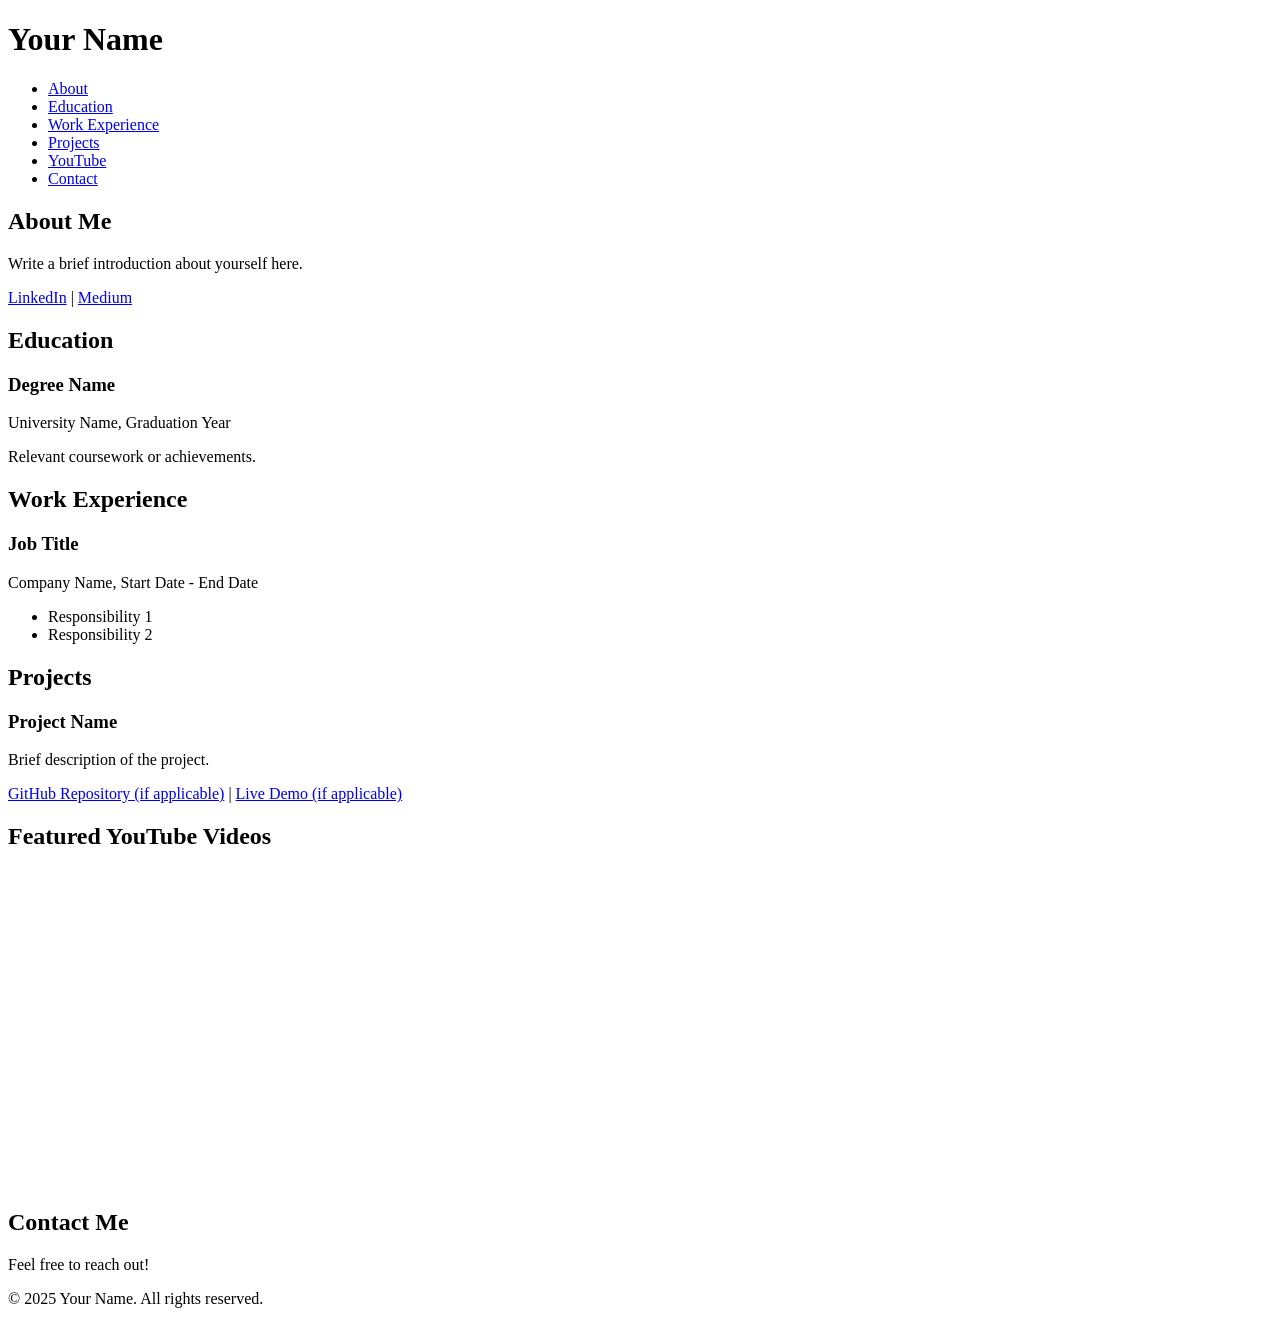
==== index.html @ 029391a1 "Create index.html" ====
<!DOCTYPE html>
<html lang="en">
<head>
    <meta charset="UTF-8">
    <meta name="viewport" content="width=device-width, initial-scale=1.0">
    <title>Your Name - Portfolio</title>
    <link rel="stylesheet" href="style.css">
</head>
<body>
    <header>
        <h1>Your Name</h1>
        <nav>
            <ul>
                <li><a href="#about">About</a></li>
                <li><a href="#education">Education</a></li>
                <li><a href="#experience">Work Experience</a></li>
                <li><a href="#projects">Projects</a></li>
                <li><a href="#youtube">YouTube</a></li>
                <li><a href="#contact">Contact</a></li>
            </ul>
        </nav>
    </header>

    <section id="about">
        <h2>About Me</h2>
        <p>Write a brief introduction about yourself here.</p>
        <p><a href="YOUR_LINKEDIN_URL" target="_blank">LinkedIn</a> | <a href="YOUR_MEDIUM_URL" target="_blank">Medium</a></p>
    </section>

    <section id="education">
        <h2>Education</h2>
        <div class="education-item">
            <h3>Degree Name</h3>
            <p>University Name, Graduation Year</p>
            <p>Relevant coursework or achievements.</p>
        </div>
        </section>

    <section id="experience">
        <h2>Work Experience</h2>
        <div class="experience-item">
            <h3>Job Title</h3>
            <p>Company Name, Start Date - End Date</p>
            <ul>
                <li>Responsibility 1</li>
                <li>Responsibility 2</li>
                </ul>
        </div>
        </section>

    <section id="projects">
        <h2>Projects</h2>
        <div class="project-item">
            <h3>Project Name</h3>
            <p>Brief description of the project.</p>
            <p><a href="PROJECT_GITHUB_URL" target="_blank">GitHub Repository (if applicable)</a> | <a href="PROJECT_LIVE_DEMO_URL" target="_blank">Live Demo (if applicable)</a></p>
        </div>
        </section>

    <section id="youtube">
        <h2>Featured YouTube Videos</h2>
        <div class="youtube-video">
            <iframe width="560" height="315" src="https://www.youtube.com/embed/YOUR_YOUTUBE_VIDEO_ID_1" frameborder="0" allow="accelerometer; autoplay; clipboard-write; encrypted-media; gyroscope; picture-in-picture" allowfullscreen></iframe>
        </div>
        </section>

    <section id="contact">
        <h2>Contact Me</h2>
        <p>Feel free to reach out!</p>
        </section>

    <footer>
        <p>&copy; 2025 Your Name. All rights reserved.</p>
    </footer>

    <script src="script.js"></script>
</body>
</html>
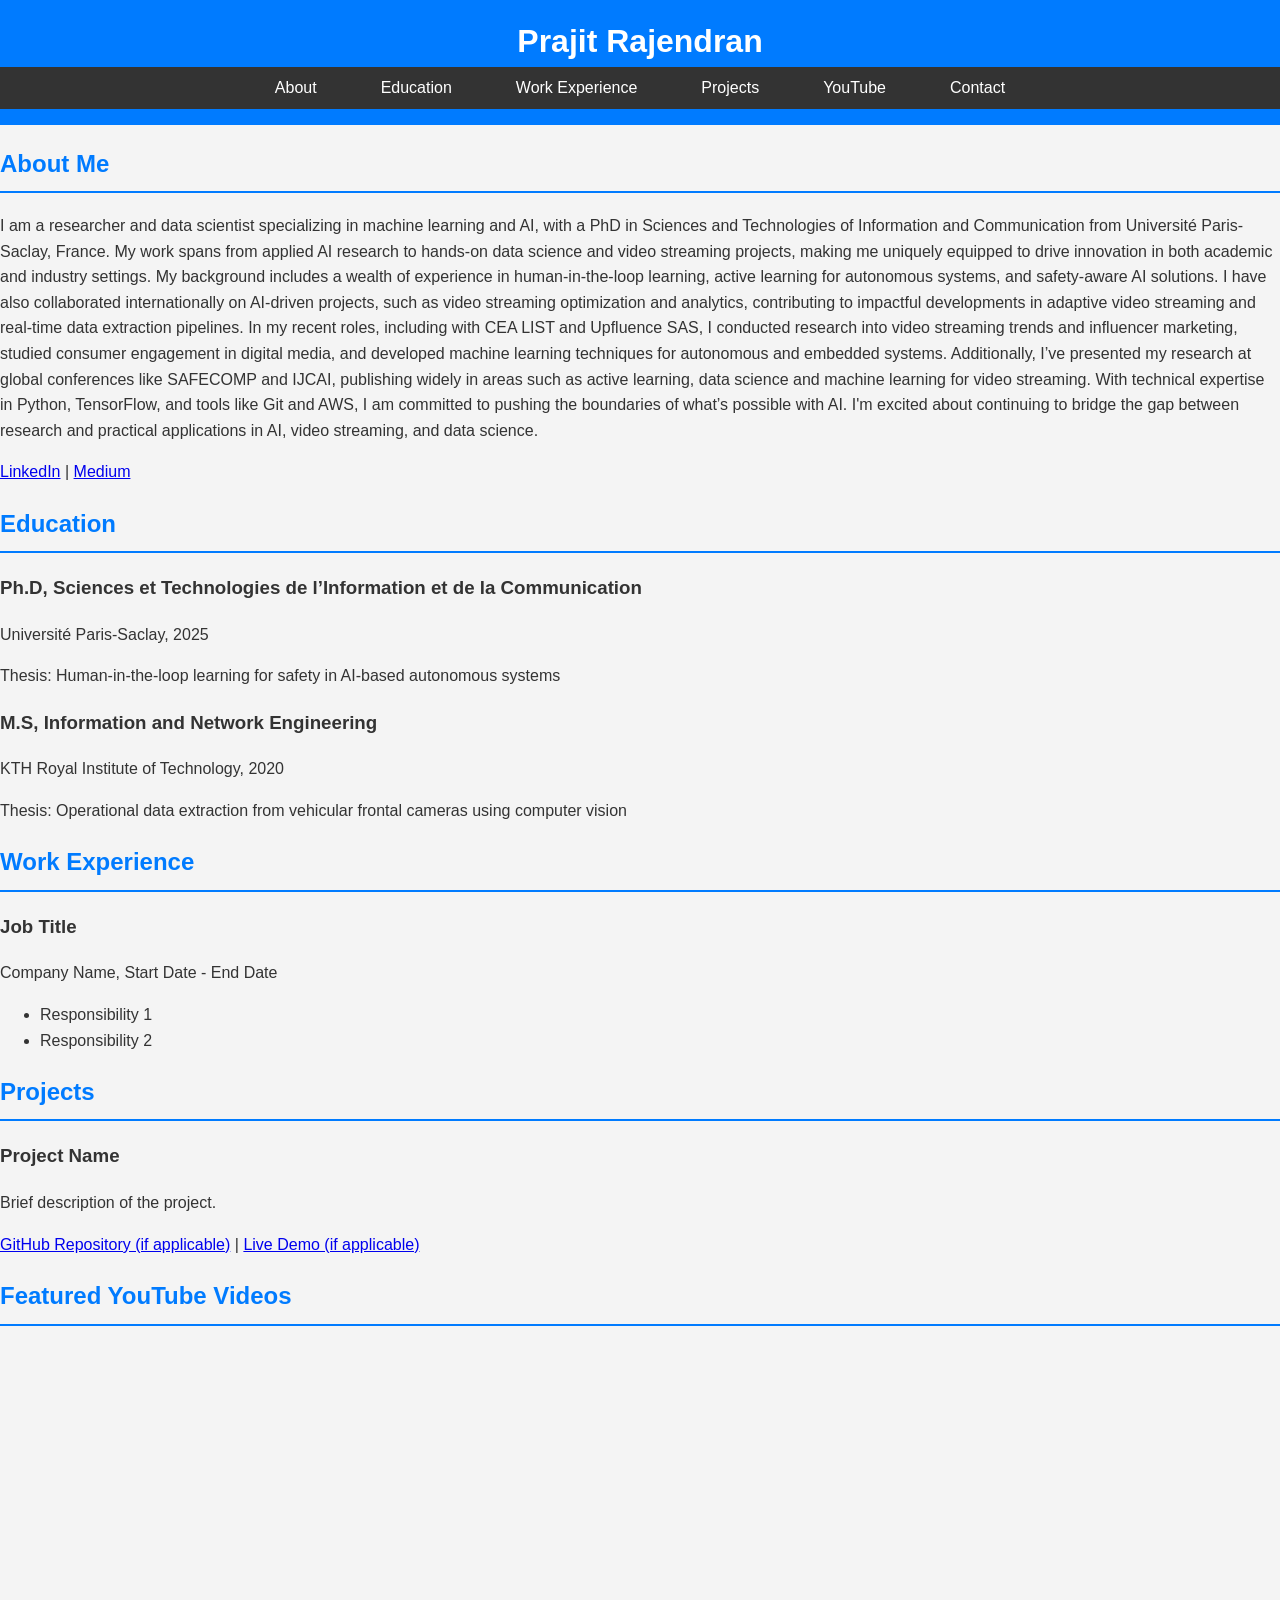
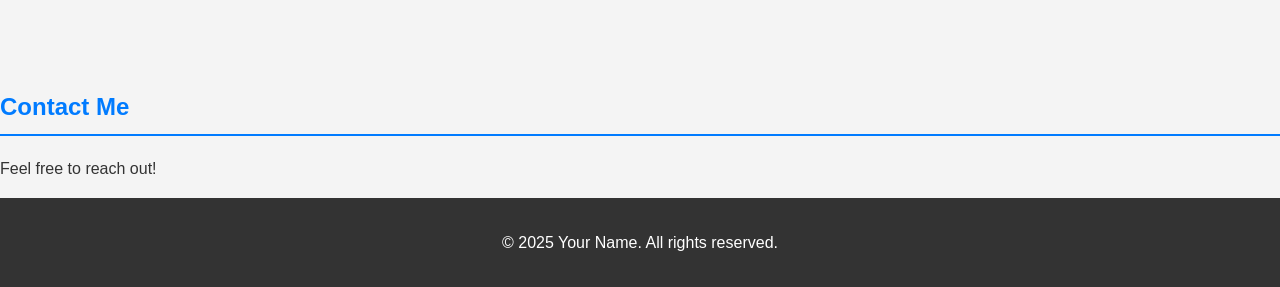
==== commit e079321a: "Update index.html" ====
--- a/index.html
+++ b/index.html
@@ -3,12 +3,12 @@
 <head>
     <meta charset="UTF-8">
     <meta name="viewport" content="width=device-width, initial-scale=1.0">
-    <title>Your Name - Portfolio</title>
+    <title>Prajit Rajendran - Portfolio</title>
     <link rel="stylesheet" href="style.css">
 </head>
 <body>
     <header>
-        <h1>Your Name</h1>
+        <h1>Prajit Rajendran</h1>
         <nav>
             <ul>
                 <li><a href="#about">About</a></li>
@@ -23,16 +23,27 @@
 
     <section id="about">
         <h2>About Me</h2>
-        <p>Write a brief introduction about yourself here.</p>
-        <p><a href="YOUR_LINKEDIN_URL" target="_blank">LinkedIn</a> | <a href="YOUR_MEDIUM_URL" target="_blank">Medium</a></p>
+        <p>I am a researcher and data scientist specializing in machine learning and AI, with a PhD in Sciences and Technologies of Information and Communication from Université Paris-Saclay, France. My work spans from applied AI research to hands-on data science and video streaming projects, making me uniquely equipped to drive innovation in both academic and industry settings.
+
+My background includes a wealth of experience in human-in-the-loop learning, active learning for autonomous systems, and safety-aware AI solutions. I have also collaborated internationally on AI-driven projects, such as video streaming optimization and analytics, contributing to impactful developments in adaptive video streaming and real-time data extraction pipelines.
+
+In my recent roles, including with CEA LIST and Upfluence SAS, I conducted research into video streaming trends and influencer marketing, studied consumer engagement in digital media, and developed machine learning techniques for autonomous and embedded systems. Additionally, I’ve presented my research at global conferences like SAFECOMP and IJCAI, publishing widely in areas such as active learning, data science and machine learning for video streaming.
+
+With technical expertise in Python, TensorFlow, and tools like Git and AWS, I am committed to pushing the boundaries of what’s possible with AI. I'm excited about continuing to bridge the gap between research and practical applications in AI, video streaming, and data science.</p>
+        <p><a href="https://www.linkedin.com/in/prajit-rajendran-59a573128/" target="_blank">LinkedIn</a> | <a href="https://medium.com/@praj99t" target="_blank">Medium</a></p>
     </section>
 
     <section id="education">
         <h2>Education</h2>
         <div class="education-item">
-            <h3>Degree Name</h3>
-            <p>University Name, Graduation Year</p>
-            <p>Relevant coursework or achievements.</p>
+            <h3>Ph.D, Sciences et Technologies de l’Information et de la Communication</h3>
+            <p>Université Paris-Saclay, 2025</p>
+            <p>Thesis: Human-in-the-loop learning for safety in AI-based autonomous systems</p>
+        </div>
+        <div class="education-item">
+            <h3>M.S, Information and Network Engineering</h3>
+            <p>KTH Royal Institute of Technology, 2020</p>
+            <p>Thesis: Operational data extraction from vehicular frontal cameras using computer vision</p>
         </div>
         </section>
 
--- a/style.css
+++ b/style.css
@@ -0,0 +1,85 @@
+/* General body styles */
+body {
+  font-family: 'Segoe UI', Tahoma, Geneva, Verdana, sans-serif; /* Modern sans-serif font */
+  line-height: 1.6;
+  margin: 0;
+  padding: 0;
+  background-color: #f4f4f4; /* Light gray background */
+  color: #333; /* Dark gray text */
+}
+
+/* Header styling */
+header {
+  background-color: #007bff; /* Blue header */
+  color: #fff; /* White text */
+  padding: 1rem 0;
+  text-align: center;
+}
+
+header h1 {
+  margin: 0;
+  font-size: 2rem;
+}
+
+/* Navigation bar styling */
+nav {
+  background-color: #333; /* Dark gray navigation */
+}
+
+nav ul {
+  padding: 0;
+  margin: 0;
+  list-style: none;
+  display: flex; /* Use flexbox for horizontal navigation */
+  justify-content: center; /* Center the navigation items */
+}
+
+nav li {
+  margin: 0 1rem;
+}
+
+nav a {
+  color: #fff; /* White link color */
+  text-decoration: none;
+  padding: 0.5rem 1rem;
+  display: block;
+}
+
+nav a:hover {
+  background-color: #555; /* Darker gray on hover */
+}
+
+/* Main content styling */
+main {
+  padding: 2rem;
+  max-width: 800px; /* Limit content width for better readability */
+  margin: 0 auto; /* Center the content */
+}
+
+/* Section headings */
+h2 {
+  color: #007bff; /* Blue heading color */
+  border-bottom: 2px solid #007bff; /* Blue underline */
+  padding-bottom: 0.5rem;
+}
+
+/* Paragraphs */
+p {
+  margin-bottom: 1rem;
+}
+
+/* Footer styling */
+footer {
+  text-align: center;
+  padding: 1rem 0;
+  background-color: #333; /* Dark gray footer */
+  color: #fff; /* White text */
+}
+
+/* Responsive design (adjust as needed) */
+@media (max-width: 768px) {
+  nav ul {
+    flex-direction: column; /* Stack navigation items on smaller screens */
+    text-align: center;
+  }
+}
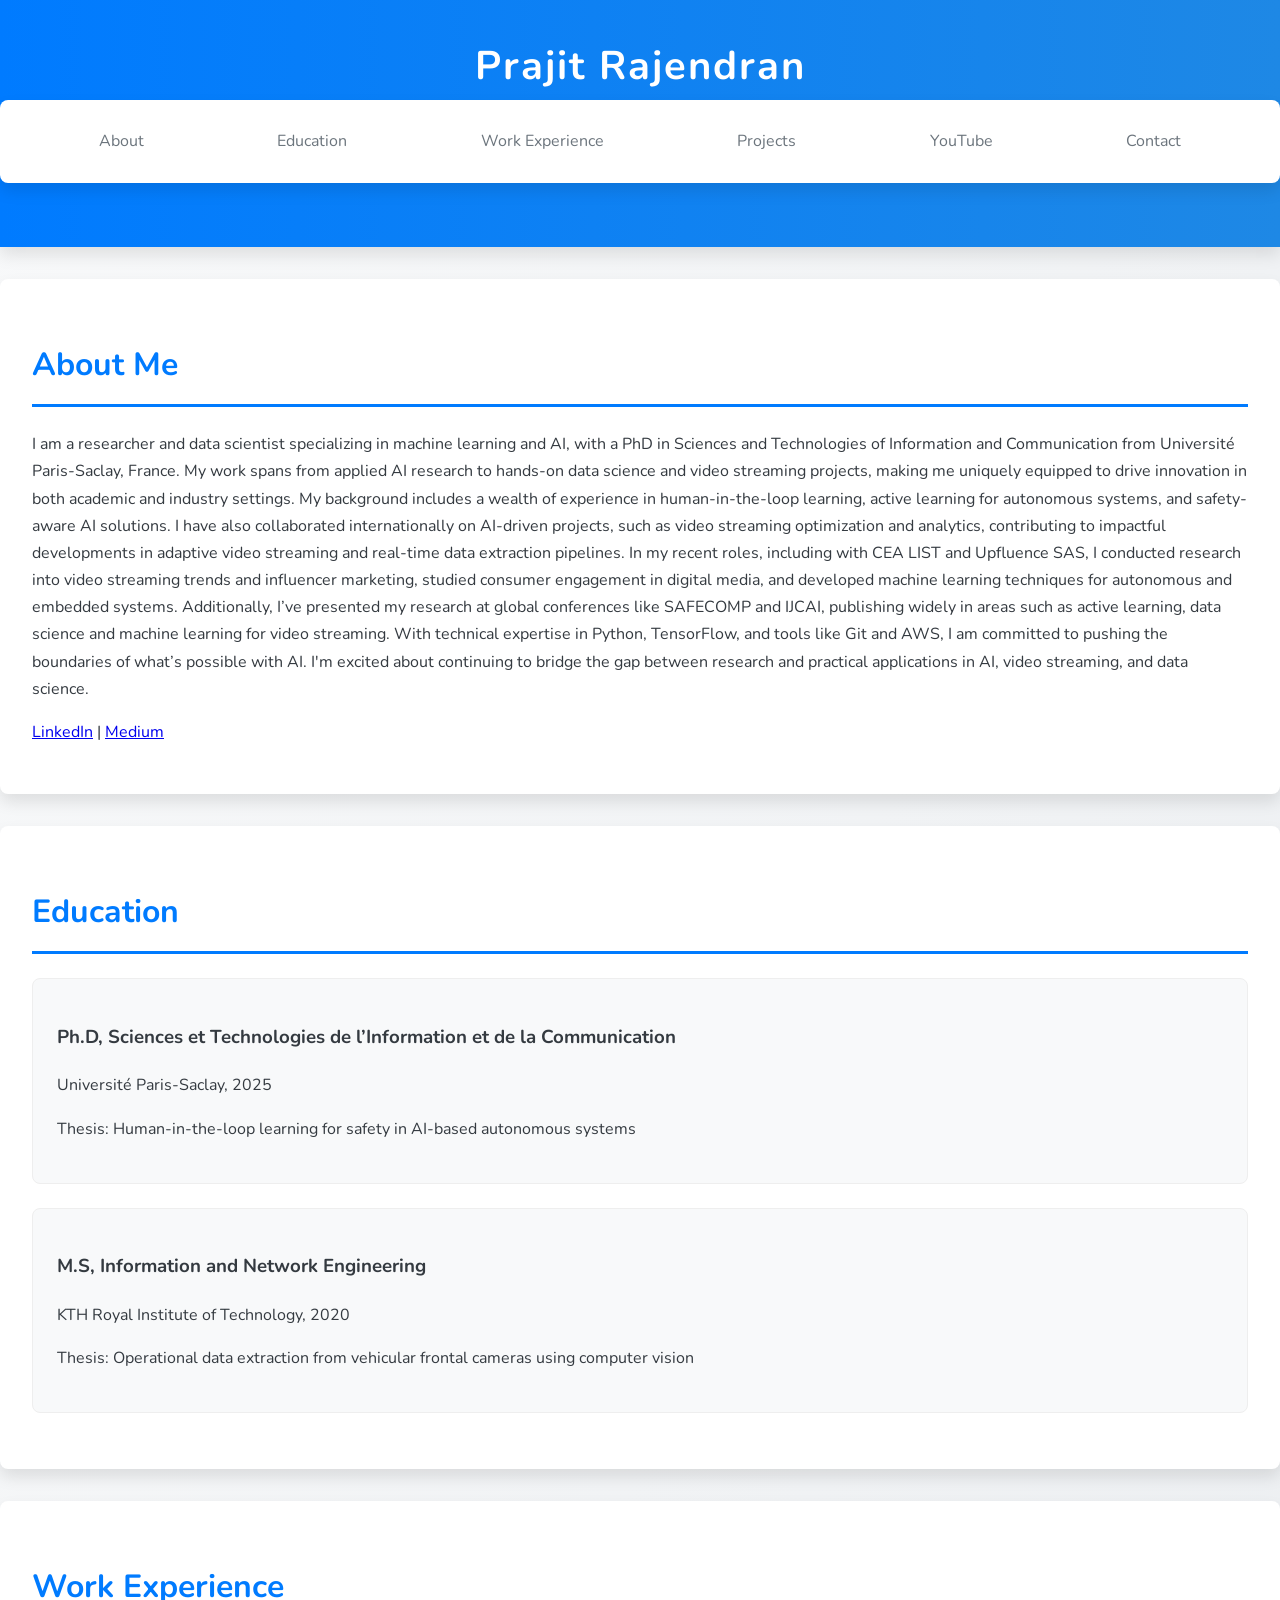
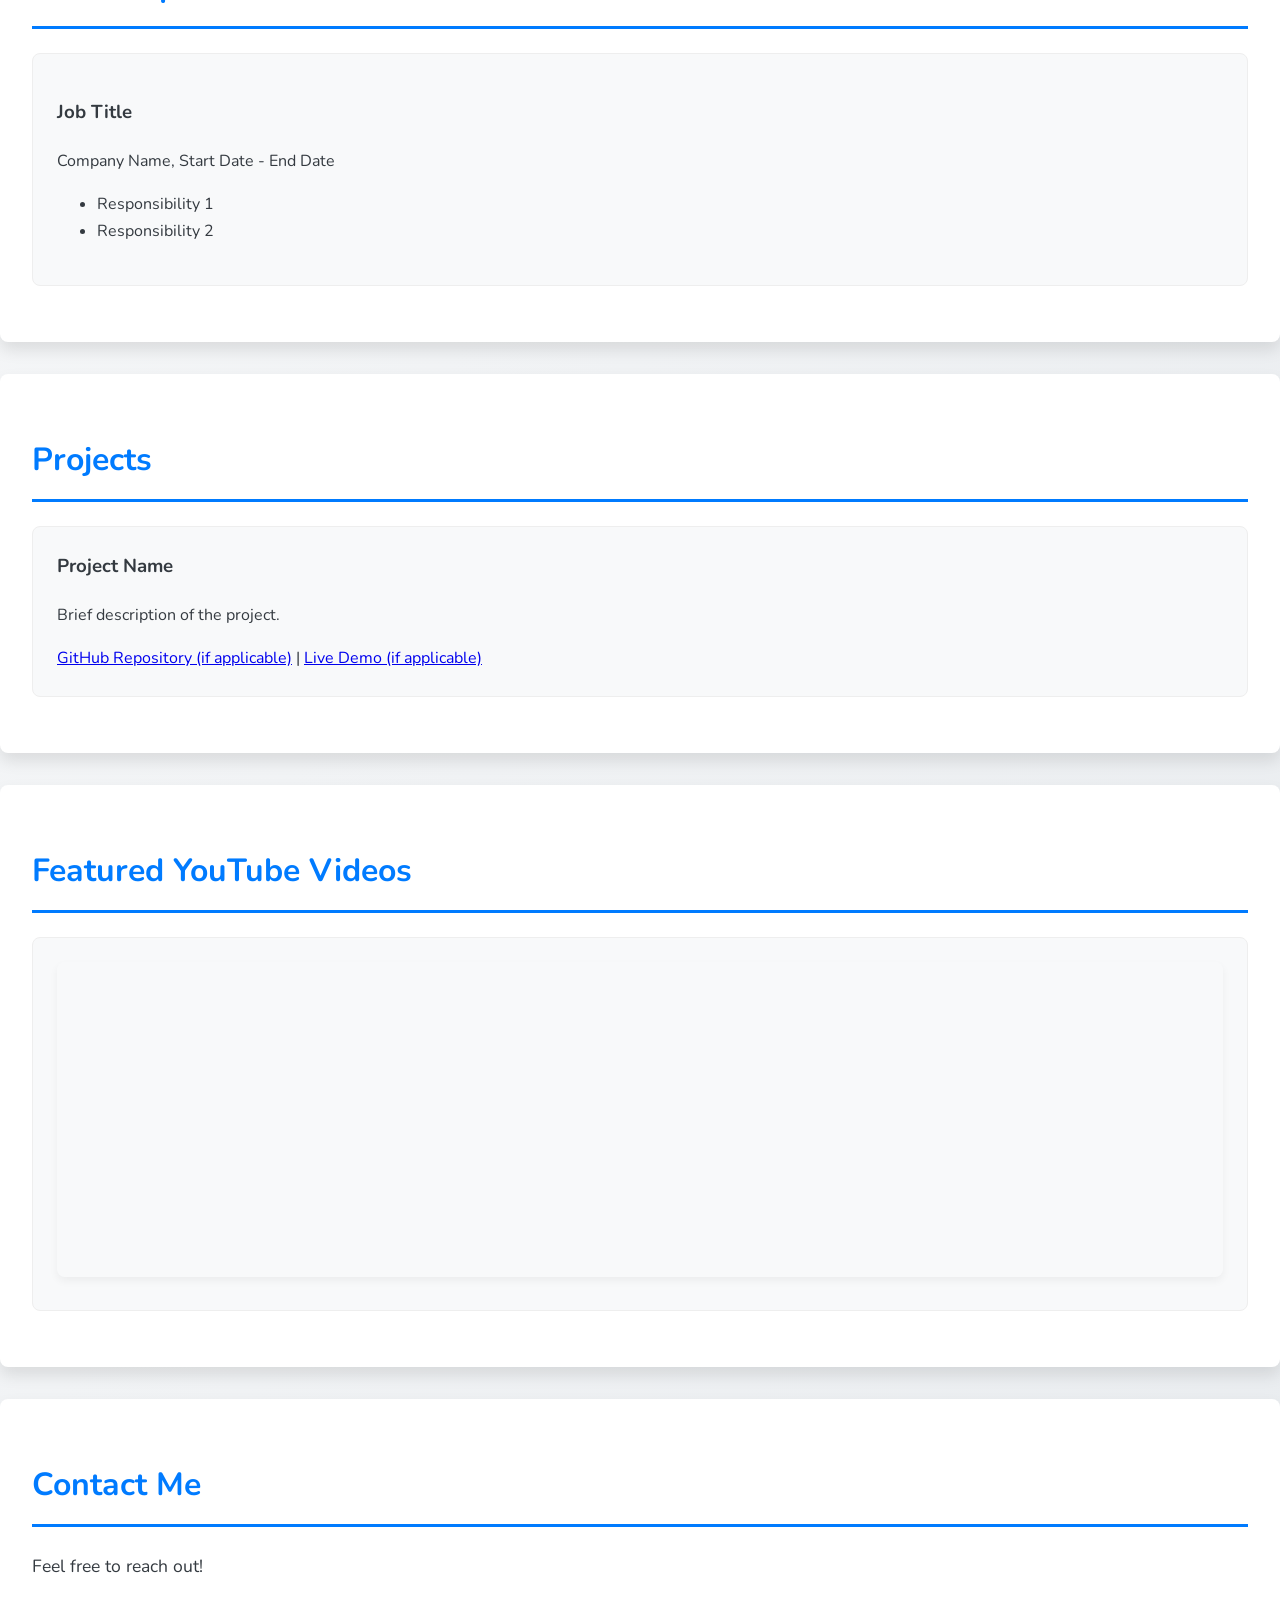
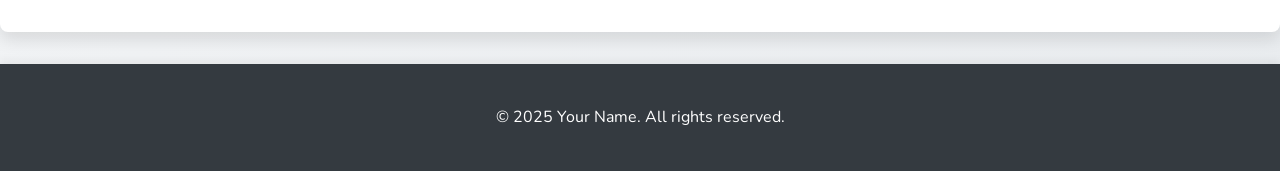
==== commit 5fa7b8bc: "Update index.html" ====
--- a/index.html
+++ b/index.html
@@ -5,6 +5,9 @@
     <meta name="viewport" content="width=device-width, initial-scale=1.0">
     <title>Prajit Rajendran - Portfolio</title>
     <link rel="stylesheet" href="style.css">
+    <link rel="preconnect" href="https://fonts.googleapis.com">
+    <link rel="preconnect" href="https://fonts.gstatic.com" crossorigin>
+    <link href="https://fonts.googleapis.com/css2?family=Nunito:wght@400;700&display=swap" rel="stylesheet">
 </head>
 <body>
     <header>
--- a/style.css
+++ b/style.css
@@ -1,85 +1,176 @@
-/* General body styles */
+/* Root variables for consistent theming */
+:root {
+  --primary-color: #007bff;
+  --secondary-color: #6c757d;
+  --light-bg: #f8f9fa;
+  --dark-text: #343a40;
+  --box-shadow: 0 0.5rem 1rem rgba(0, 0, 0, 0.1);
+  --transition: all 0.3s ease-in-out;
+  --border-radius: 0.5rem;
+}
+
 body {
-  font-family: 'Segoe UI', Tahoma, Geneva, Verdana, sans-serif; /* Modern sans-serif font */
-  line-height: 1.6;
+  font-family: 'Nunito', sans-serif; /* A more modern, rounded sans-serif */
+  line-height: 1.7;
   margin: 0;
   padding: 0;
-  background-color: #f4f4f4; /* Light gray background */
-  color: #333; /* Dark gray text */
+  background: linear-gradient(to bottom right, var(--light-bg), #e9ecef); /* Subtle gradient background */
+  color: var(--dark-text);
 }
 
-/* Header styling */
 header {
-  background-color: #007bff; /* Blue header */
-  color: #fff; /* White text */
-  padding: 1rem 0;
+  background: linear-gradient(to right, var(--primary-color), #1e88e5); /* Gradient header */
+  color: #fff;
+  padding: 2rem 0;
   text-align: center;
+  margin-bottom: 2rem;
+  box-shadow: var(--box-shadow);
 }
 
 header h1 {
   margin: 0;
+  font-size: 2.5rem;
+  letter-spacing: 0.05em;
+}
+
+nav {
+  background-color: #fff;
+  box-shadow: var(--box-shadow);
+  margin-bottom: 2rem;
+  border-radius: var(--border-radius);
+}
+
+nav ul {
+  padding: 1rem 2rem;
+  margin: 0;
+  list-style: none;
+  display: flex;
+  justify-content: space-around; /* Distribute items evenly */
+}
+
+nav li {
+  margin: 0;
+}
+
+nav a {
+  color: var(--secondary-color);
+  text-decoration: none;
+  padding: 0.75rem 1.25rem;
+  display: block;
+  border-radius: var(--border-radius);
+  transition: var(--transition);
+}
+
+nav a:hover {
+  background-color: var(--primary-color);
+  color: #fff;
+  box-shadow: 0 0.25rem 0.5rem rgba(0, 123, 255, 0.2);
+}
+
+main {
+  padding: 2rem;
+  max-width: 960px; /* Slightly wider content area */
+  margin: 0 auto;
+}
+
+section {
+  background-color: #fff;
+  padding: 2rem;
+  margin-bottom: 2rem;
+  border-radius: var(--border-radius);
+  box-shadow: var(--box-shadow);
+}
+
+h2 {
+  color: var(--primary-color);
+  border-bottom: 0.2rem solid var(--primary-color);
+  padding-bottom: 0.75rem;
+  margin-bottom: 1.5rem;
   font-size: 2rem;
 }
 
-/* Navigation bar styling */
-nav {
-  background-color: #333; /* Dark gray navigation */
+.education-item,
+.experience-item,
+.project-item,
+.youtube-video {
+  padding: 1.5rem;
+  margin-bottom: 1.5rem;
+  border: 1px solid #eee;
+  border-radius: var(--border-radius);
+  background-color: var(--light-bg);
 }
 
-nav ul {
-  padding: 0;
-  margin: 0;
-  list-style: none;
-  display: flex; /* Use flexbox for horizontal navigation */
-  justify-content: center; /* Center the navigation items */
+.project-item h3 {
+  margin-top: 0;
+  color: var(--dark-text);
 }
 
-nav li {
-  margin: 0 1rem;
+.project-item p:last-child {
+  margin-bottom: 0;
 }
 
-nav a {
-  color: #fff; /* White link color */
-  text-decoration: none;
-  padding: 0.5rem 1rem;
-  display: block;
+.youtube-video iframe {
+  width: 100%; /* Make iframe responsive within its container */
+  aspect-ratio: 16 / 9; /* Maintain aspect ratio */
+  border: 0;
+  border-radius: var(--border-radius);
+  box-shadow: 0 0.25rem 0.5rem rgba(0, 0, 0, 0.05);
 }
 
-nav a:hover {
-  background-color: #555; /* Darker gray on hover */
+#contact p {
+  font-size: 1.1rem;
+  line-height: 1.8;
 }
 
-/* Main content styling */
-main {
-  padding: 2rem;
-  max-width: 800px; /* Limit content width for better readability */
-  margin: 0 auto; /* Center the content */
+#contact a {
+  color: var(--primary-color);
+  text-decoration: none;
+  transition: color 0.2s ease-in-out;
 }
 
-/* Section headings */
-h2 {
-  color: #007bff; /* Blue heading color */
-  border-bottom: 2px solid #007bff; /* Blue underline */
-  padding-bottom: 0.5rem;
+#contact a:hover {
+  color: #1e88e5;
 }
 
-/* Paragraphs */
-p {
-  margin-bottom: 1rem;
+footer {
+  text-align: center;
+  padding: 1.5rem 0;
+  background-color: var(--dark-text);
+  color: #fff;
+  position: relative; /* To ensure it stays at the bottom */
+  width: 100%;
+  box-shadow: 0 -0.25rem 0.5rem rgba(0, 0, 0, 0.05);
 }
 
-/* Footer styling */
-footer {
-  text-align: center;
-  padding: 1rem 0;
-  background-color: #333; /* Dark gray footer */
-  color: #fff; /* White text */
-}
+/* Responsive adjustments */
+@media (max-width: 768px) {
+  header h1 {
+    font-size: 2rem;
+  }
 
-/* Responsive design (adjust as needed) */
-@media (max-width: 768px) {
   nav ul {
-    flex-direction: column; /* Stack navigation items on smaller screens */
+    flex-direction: column;
     text-align: center;
+    padding: 1rem;
+  }
+
+  nav li {
+    margin: 0.5rem 0;
+  }
+
+  nav a {
+    padding: 0.75rem;
+  }
+
+  main {
+    padding: 1.5rem;
+  }
+
+  section {
+    padding: 1.5rem;
+  }
+
+  h2 {
+    font-size: 1.75rem;
   }
 }
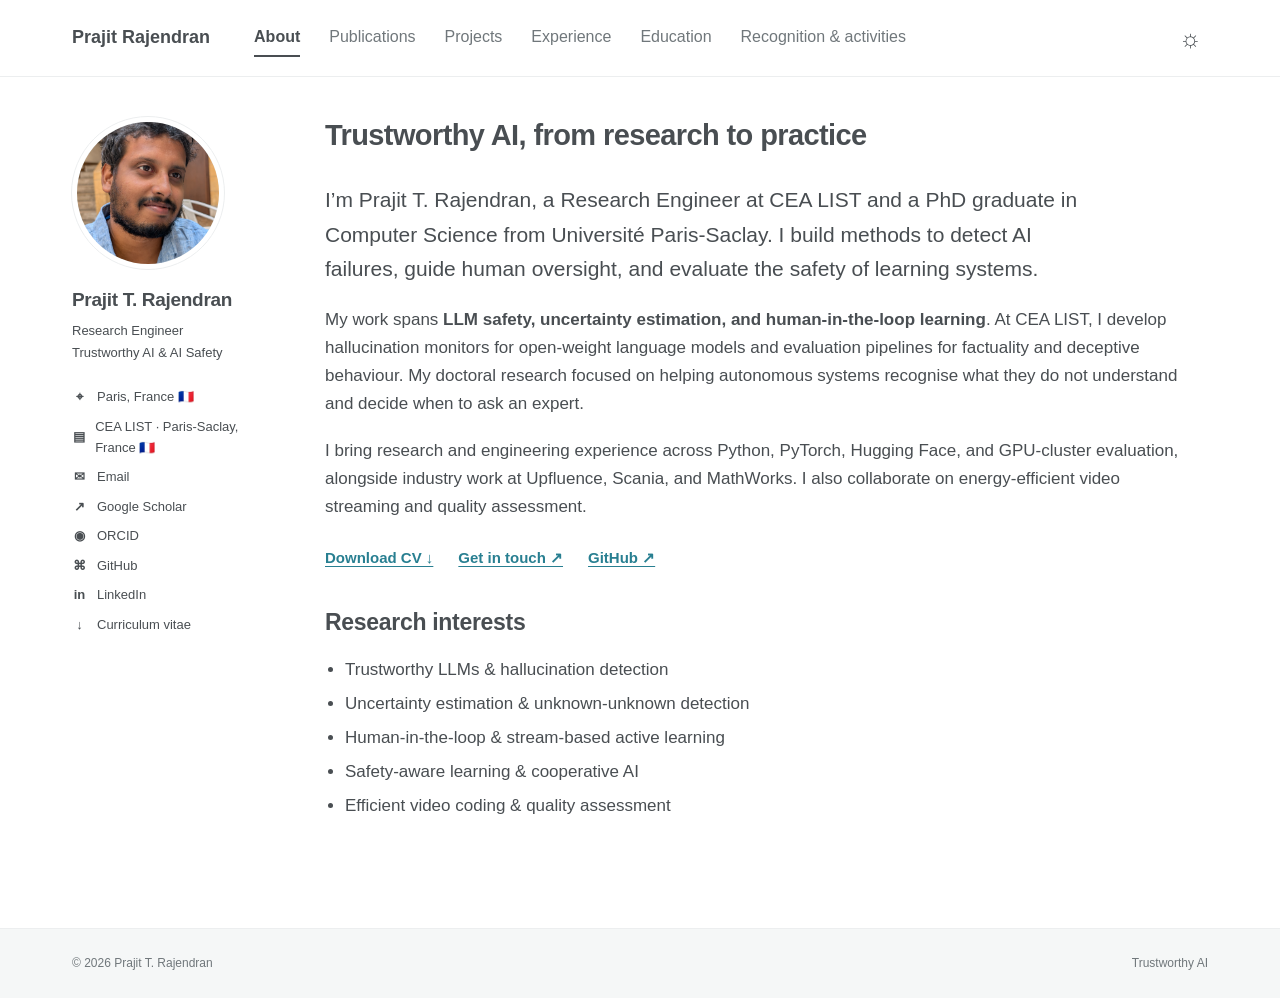
==== commit d3f107b3: "Version 2 initial" ====
--- a/index.html
+++ b/index.html
@@ -1,92 +1,6 @@
-<!DOCTYPE html>
-<html lang="en">
-<head>
-    <meta charset="UTF-8">
-    <meta name="viewport" content="width=device-width, initial-scale=1.0">
-    <title>Prajit Rajendran - Portfolio</title>
-    <link rel="stylesheet" href="style.css">
-    <link rel="preconnect" href="https://fonts.googleapis.com">
-    <link rel="preconnect" href="https://fonts.gstatic.com" crossorigin>
-    <link href="https://fonts.googleapis.com/css2?family=Nunito:wght@400;700&display=swap" rel="stylesheet">
-</head>
-<body>
-    <header>
-        <h1>Prajit Rajendran</h1>
-        <nav>
-            <ul>
-                <li><a href="#about">About</a></li>
-                <li><a href="#education">Education</a></li>
-                <li><a href="#experience">Work Experience</a></li>
-                <li><a href="#projects">Projects</a></li>
-                <li><a href="#youtube">YouTube</a></li>
-                <li><a href="#contact">Contact</a></li>
-            </ul>
-        </nav>
-    </header>
-
-    <section id="about">
-        <h2>About Me</h2>
-        <p>I am a researcher and data scientist specializing in machine learning and AI, with a PhD in Sciences and Technologies of Information and Communication from Université Paris-Saclay, France. My work spans from applied AI research to hands-on data science and video streaming projects, making me uniquely equipped to drive innovation in both academic and industry settings.
-
-My background includes a wealth of experience in human-in-the-loop learning, active learning for autonomous systems, and safety-aware AI solutions. I have also collaborated internationally on AI-driven projects, such as video streaming optimization and analytics, contributing to impactful developments in adaptive video streaming and real-time data extraction pipelines.
-
-In my recent roles, including with CEA LIST and Upfluence SAS, I conducted research into video streaming trends and influencer marketing, studied consumer engagement in digital media, and developed machine learning techniques for autonomous and embedded systems. Additionally, I’ve presented my research at global conferences like SAFECOMP and IJCAI, publishing widely in areas such as active learning, data science and machine learning for video streaming.
-
-With technical expertise in Python, TensorFlow, and tools like Git and AWS, I am committed to pushing the boundaries of what’s possible with AI. I'm excited about continuing to bridge the gap between research and practical applications in AI, video streaming, and data science.</p>
-        <p><a href="https://www.linkedin.com/in/prajit-rajendran-59a573128/" target="_blank">LinkedIn</a> | <a href="https://medium.com/@praj99t" target="_blank">Medium</a></p>
-    </section>
-
-    <section id="education">
-        <h2>Education</h2>
-        <div class="education-item">
-            <h3>Ph.D, Sciences et Technologies de l’Information et de la Communication</h3>
-            <p>Université Paris-Saclay, 2025</p>
-            <p>Thesis: Human-in-the-loop learning for safety in AI-based autonomous systems</p>
-        </div>
-        <div class="education-item">
-            <h3>M.S, Information and Network Engineering</h3>
-            <p>KTH Royal Institute of Technology, 2020</p>
-            <p>Thesis: Operational data extraction from vehicular frontal cameras using computer vision</p>
-        </div>
-        </section>
-
-    <section id="experience">
-        <h2>Work Experience</h2>
-        <div class="experience-item">
-            <h3>Job Title</h3>
-            <p>Company Name, Start Date - End Date</p>
-            <ul>
-                <li>Responsibility 1</li>
-                <li>Responsibility 2</li>
-                </ul>
-        </div>
-        </section>
-
-    <section id="projects">
-        <h2>Projects</h2>
-        <div class="project-item">
-            <h3>Project Name</h3>
-            <p>Brief description of the project.</p>
-            <p><a href="PROJECT_GITHUB_URL" target="_blank">GitHub Repository (if applicable)</a> | <a href="PROJECT_LIVE_DEMO_URL" target="_blank">Live Demo (if applicable)</a></p>
-        </div>
-        </section>
-
-    <section id="youtube">
-        <h2>Featured YouTube Videos</h2>
-        <div class="youtube-video">
-            <iframe width="560" height="315" src="https://www.youtube.com/embed/YOUR_YOUTUBE_VIDEO_ID_1" frameborder="0" allow="accelerometer; autoplay; clipboard-write; encrypted-media; gyroscope; picture-in-picture" allowfullscreen></iframe>
-        </div>
-        </section>
-
-    <section id="contact">
-        <h2>Contact Me</h2>
-        <p>Feel free to reach out!</p>
-        </section>
-
-    <footer>
-        <p>&copy; 2025 Your Name. All rights reserved.</p>
-    </footer>
-
-    <script src="script.js"></script>
-</body>
-</html>
+<!doctype html><html lang="en"><head><meta charset="utf-8"><meta name="viewport" content="width=device-width,initial-scale=1"><meta name="description" content="Prajit T. Rajendran — trustworthy AI researcher at CEA LIST. Research, publications, and academic experience."><title>About | Prajit T. Rajendran</title><link rel="stylesheet" href="assets/style.css"><script src="assets/main.js" defer></script></head><body><a class="skip" href="#main">Skip to content</a><header><div class="header-inner"><a class="brand" href="index.html">Prajit Rajendran</a><nav aria-label="Main navigation"><a href="index.html" aria-current="page">About</a><a href="publications.html">Publications</a><a href="projects.html">Projects</a><a href="experience.html">Experience</a><a href="education.html">Education</a><a href="service.html">Recognition &amp; activities</a></nav><button id="theme" aria-label="Switch to dark theme" title="Toggle color theme">☼</button></div></header><div class="layout"><aside class="profile"><div class="avatar"><img src="assets/photo.jpg" alt="Prajit T. Rajendran" width="152" height="152"></div><h2>Prajit T. Rajendran</h2><p class="role">Research Engineer<br>Trustworthy AI & AI Safety</p><ul class="profile-links"><li><span>⌖</span> Paris, France 🇫🇷</li><li><span>▤</span> CEA LIST · Paris-Saclay, France 🇫🇷</li><li><span>✉</span> <a href="mailto:praj99T@gmail.com">Email</a></li><li><span>↗</span> <a href="https://scholar.google.com/citations?user=R2wEeSEAAAAJ">Google Scholar</a></li><li><span>◉</span> <a href="https://orcid.org/0000-0002-8283-9891">ORCID</a></li><li><span>⌘</span> <a href="https://github.com/Prajit-Rajendran">GitHub</a></li><li><span>in</span> <a href="https://linkedin.com/in/prajitrajendran">LinkedIn</a></li><li><span>↓</span> <a href="assets/CV_Prajit_Rajendran.pdf">Curriculum vitae</a></li></ul></aside><main id="main"><h1>Trustworthy AI, from research to practice</h1>
+<p class="intro">I’m Prajit T. Rajendran, a Research Engineer at CEA LIST and a PhD graduate in Computer Science from Université Paris-Saclay. I build methods to detect AI failures, guide human oversight, and evaluate the safety of learning systems.</p>
+<p>My work spans <strong>LLM safety, uncertainty estimation, and human-in-the-loop learning</strong>. At CEA LIST, I develop hallucination monitors for open-weight language models and evaluation pipelines for factuality and deceptive behaviour. My doctoral research focused on helping autonomous systems recognise what they do not understand and decide when to ask an expert.</p>
+<p>I bring research and engineering experience across Python, PyTorch, Hugging Face, and GPU-cluster evaluation, alongside industry work at Upfluence, Scania, and MathWorks. I also collaborate on energy-efficient video streaming and quality assessment.</p>
+<div class="intro-actions"><a href="assets/CV_Prajit_Rajendran.pdf">Download CV ↓</a><a href="mailto:praj99T@gmail.com">Get in touch ↗</a><a href="https://github.com/Prajit-Rajendran">GitHub ↗</a></div>
+<h2>Research interests</h2><ul class="interests"><li>Trustworthy LLMs & hallucination detection</li><li>Uncertainty estimation & unknown-unknown detection</li><li>Human-in-the-loop & stream-based active learning</li><li>Safety-aware learning & cooperative AI</li><li>Efficient video coding & quality assessment</li></ul></main></div><footer><div>© 2026 Prajit T. Rajendran <span>Trustworthy AI</span></div></footer></body></html>
--- a/assets/style.css
+++ b/assets/style.css
@@ -0,0 +1,7 @@
+*{box-sizing:border-box} :root{--bg:#fff;--text:#494e52;--muted:#70777b;--line:#eceeef;--accent:#287f91;--soft:#f5f7f7}html{color-scheme:light}body{margin:0;background:var(--bg);color:var(--text);font:17px/1.65 -apple-system,BlinkMacSystemFont,"Segoe UI",Arial,sans-serif}a{color:var(--accent);text-underline-offset:3px}a:hover{color:var(--text)}header{border-bottom:1px solid var(--line)}.header-inner{max-width:1200px;margin:auto;display:flex;align-items:center;gap:44px;padding:19px 32px}.brand{font-size:18px;font-weight:700;text-decoration:none;color:var(--text);white-space:nowrap}nav{display:flex;gap:29px;flex:1}nav a{font-size:16px;text-decoration:none;color:var(--muted);padding:5px 0}nav a[aria-current]{color:var(--text);border-bottom:2px solid var(--text);font-weight:600}button{cursor:pointer;color:var(--text);background:none;border:0;font-size:25px}a:focus-visible,button:focus-visible,input:focus-visible,select:focus-visible{outline:3px solid var(--accent);outline-offset:4px}.layout{max-width:1200px;margin:40px auto 90px;display:grid;grid-template-columns:205px minmax(0,1fr);gap:48px;padding:0 32px}.profile{align-self:start;position:sticky;top:28px;font-size:13px}.avatar{width:152px;height:152px;margin:0 0 18px;border:5px solid var(--bg);outline:1px solid var(--line);border-radius:50%;background:#edf2f2;display:flex;align-items:center;justify-content:center;position:relative;font:44px Georgia,serif;letter-spacing:2px;color:#547177}.avatar span{position:absolute;bottom:24px;font:10px Arial;letter-spacing:2px}.profile h2{font-size:19px;margin:0 0 6px;line-height:1.4}.role{margin:0 0 22px;line-height:1.7}.profile-links{list-style:none;padding:0;margin:0}.profile-links li{margin:8px 0;display:flex;gap:10px;align-items:center}.profile-links span{width:15px;text-align:center;font-size:13px;font-weight:600}.profile-links a{color:var(--text);text-decoration:none}.profile-links a:hover{color:var(--accent);text-decoration:underline}main{max-width:865px}h1{font-size:29px;line-height:1.3;margin:0 0 28px;letter-spacing:-.6px}h2{font-size:23px;line-height:1.4;margin:35px 0 18px;letter-spacing:-.3px}h3{font-size:18px;line-height:1.45;margin:6px 0}p{margin:0 0 19px}.intro{font-size:21px;line-height:1.65;max-width:760px}.muted,.date{color:var(--muted);font-size:14px}.interests{padding-left:20px}.interests li{margin:6px 0}.paper{margin-bottom:27px}.paper p{margin:0 0 5px;font-size:15px;line-height:1.65}.paper .paper-title{font-size:17px;font-weight:600;line-height:1.5}.paper .venue{font-style:italic;color:var(--muted)}.paper-links{display:flex;gap:15px;font-size:13px}.entry{padding:0 0 22px;margin-bottom:22px;border-bottom:1px solid var(--line)}.entry h2{font-size:20px;margin:6px 0}.entry p{margin:5px 0;font-size:16px}.entry .org{color:var(--accent)}.filters{display:flex;gap:12px;margin:28px 0 10px}input,select{font:inherit;font-size:14px;background:var(--bg);color:var(--text);border:1px solid #bbc4c7;border-radius:4px;padding:11px 12px}input{flex:1;min-width:0}footer{border-top:1px solid var(--line);background:var(--soft);font-size:12px;color:var(--muted);padding:25px 32px}footer div{max-width:1136px;margin:auto}footer span{float:right}.skip,.sr-only{position:absolute;width:1px;height:1px;overflow:hidden;clip-path:inset(50%)}.skip:focus{width:auto;height:auto;clip-path:none;z-index:5;padding:10px;background:var(--bg)}[hidden]{display:none!important}html[data-theme=dark]{color-scheme:dark;--bg:#202527;--text:#dce0e2;--muted:#a9b2b6;--line:#394044;--accent:#80c7d5;--soft:#191e20}html[data-theme=dark] .avatar{background:#34494d;color:#d0e5e8}@media(min-width:1400px){.layout{margin-top:52px}}@media(max-width:800px){.header-inner{padding:15px 22px;gap:20px;flex-wrap:wrap}nav{order:3;flex-basis:100%;gap:22px;overflow:auto}#theme{margin-left:auto}.layout{grid-template-columns:170px minmax(0,1fr);gap:28px;padding:0 22px}.avatar{width:125px;height:125px}.filters{flex-direction:column}}@media(max-width:580px){body{font-size:16px}.layout{display:block;margin-top:25px}.profile{position:static;padding-bottom:25px;margin-bottom:30px;border-bottom:1px solid var(--line)}.avatar{float:left;width:88px;height:88px;margin:0 20px 12px 0;font-size:29px}.avatar span{bottom:12px;font-size:8px}.profile h2{padding-top:5px}.role{margin-bottom:15px}.profile-links{clear:both;display:flex;flex-wrap:wrap;gap:0 18px}.profile-links li{margin:4px 0}.profile-links li:nth-child(2){display:none}h1{font-size:27px}nav{gap:20px}nav a{font-size:14px;white-space:nowrap}footer span{display:block;float:none;margin-top:6px}}
+
+.intro-actions{display:flex;flex-wrap:wrap;gap:12px 25px;margin:25px 0 34px;font-size:15px;font-weight:600}.project{border-bottom:1px solid var(--line);padding:0 0 27px;margin:27px 0}.project h3{font-size:20px;margin:5px 0 14px}.project p{font-size:16px;margin-bottom:13px}.project .project-meta{font-size:12px;letter-spacing:.4px;color:var(--accent);margin-bottom:5px}.project .project-tools,.project .project-reference{font-size:13px;color:var(--muted)}
+
+@media(min-width:801px) and (max-width:1100px){.header-inner{gap:20px;flex-wrap:wrap}nav{order:3;flex-basis:100%;gap:26px;overflow:auto}nav a{white-space:nowrap}#theme{margin-left:auto}}
+
+.avatar img{display:block;width:100%;height:100%;object-fit:cover;border-radius:50%}
